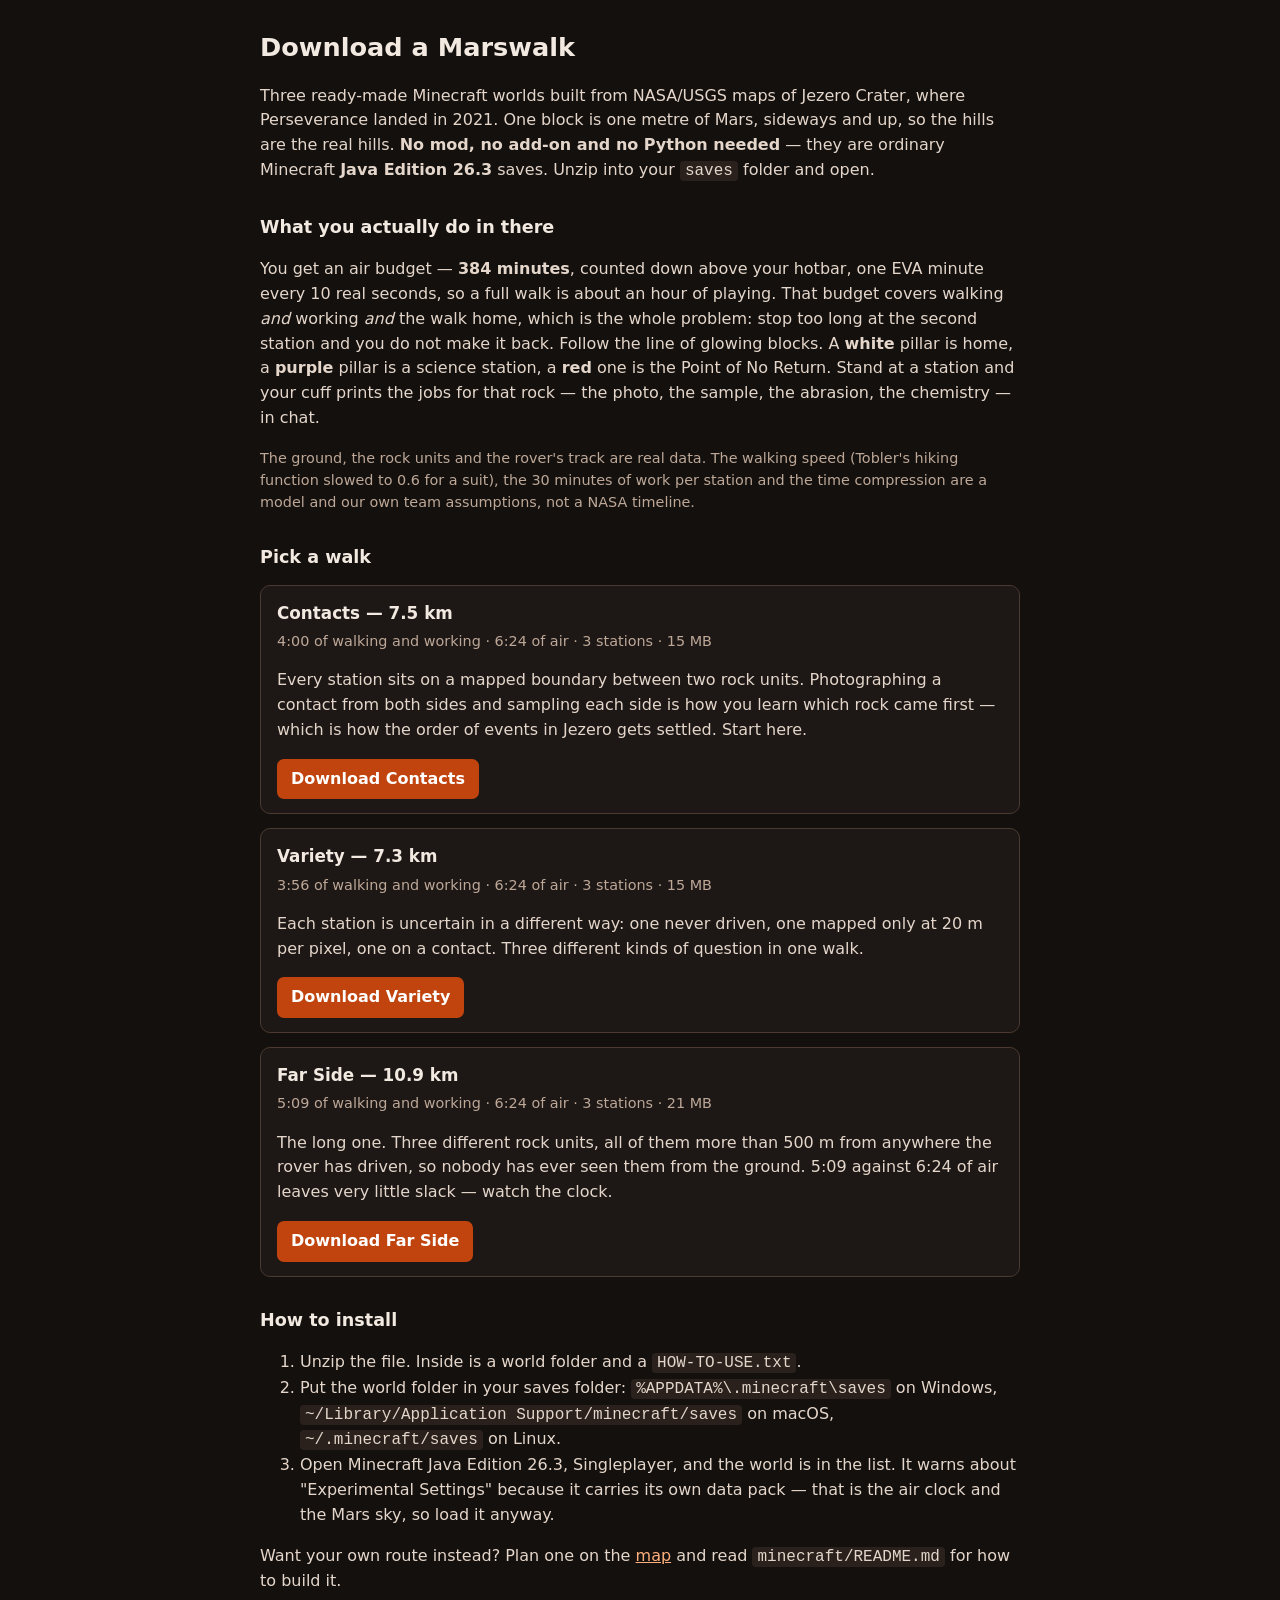
==== web/downloads.html @ 82d296b2 "Add three ready-made Marswalk worlds and a mission layer The downloaded world had nothing to ration " ====
<!doctype html>
<html lang="en">
<head>
  <meta charset="utf-8">
  <meta name="viewport" content="width=device-width, initial-scale=1">
  <title>MarsCuff · Download a Marswalk</title>
  <!-- Own small stylesheet on purpose: this page must keep working on its own. -->
  <style>
    body { margin: 0; background: #14100e; color: #f2e9e1;
           font: 16px/1.55 system-ui, "Segoe UI", sans-serif; }
    main { max-width: 760px; margin: 0 auto; padding: 28px 18px 60px; }
    h1 { font-size: 1.6rem; margin: 0 0 6px; }
    h2 { font-size: 1.1rem; margin: 30px 0 8px; }
    p, li { color: #e4d6ca; }
    a { color: #ffb07c; }
    .world { border: 1px solid #4a3a30; border-radius: 10px; padding: 14px 16px; margin: 14px 0;
             background: #1d1715; }
    .world h3 { margin: 0 0 4px; font-size: 1.05rem; }
    .facts { color: #bda898; font-size: .9rem; margin: 2px 0 10px; }
    .get { display: inline-block; background: #c1440e; color: #fff; text-decoration: none;
           padding: 8px 14px; border-radius: 7px; font-weight: 600; }
    .note { color: #bda898; font-size: .9rem; }
    code { background: #2a211d; padding: 1px 5px; border-radius: 4px; }
  </style>
</head>
<body>
<main>
  <h1>Download a Marswalk</h1>
  <p>Three ready-made Minecraft worlds built from NASA/USGS maps of Jezero Crater, where
     Perseverance landed in 2021. One block is one metre of Mars, sideways and up, so the hills
     are the real hills. <b>No mod, no add-on and no Python needed</b> — they are ordinary
     Minecraft <b>Java Edition 26.3</b> saves. Unzip into your <code>saves</code> folder and open.</p>

  <h2>What you actually do in there</h2>
  <p>You get an air budget — <b>384 minutes</b>, counted down above your hotbar, one EVA minute
     every 10 real seconds, so a full walk is about an hour of playing. That budget covers
     walking <i>and</i> working <i>and</i> the walk home, which is the whole problem: stop too
     long at the second station and you do not make it back. Follow the line of glowing blocks.
     A <b>white</b> pillar is home, a <b>purple</b> pillar is a science station, a <b>red</b>
     one is the Point of No Return. Stand at a station and your cuff prints the jobs for that
     rock — the photo, the sample, the abrasion, the chemistry — in chat.</p>
  <p class="note">The ground, the rock units and the rover's track are real data. The walking
     speed (Tobler's hiking function slowed to 0.6 for a suit), the 30 minutes of work per
     station and the time compression are a model and our own team assumptions, not a NASA
     timeline.</p>

  <h2>Pick a walk</h2>

  <div class="world">
    <h3>Contacts — 7.5 km</h3>
    <p class="facts">4:00 of walking and working · 6:24 of air · 3 stations · 15 MB</p>
    <p>Every station sits on a mapped boundary between two rock units. Photographing a contact
       from both sides and sampling each side is how you learn which rock came first — which is
       how the order of events in Jezero gets settled. Start here.</p>
    <a class="get" href="downloads/MarsCuff-contacts.zip">Download Contacts</a>
  </div>

  <div class="world">
    <h3>Variety — 7.3 km</h3>
    <p class="facts">3:56 of walking and working · 6:24 of air · 3 stations · 15 MB</p>
    <p>Each station is uncertain in a different way: one never driven, one mapped only at 20 m
       per pixel, one on a contact. Three different kinds of question in one walk.</p>
    <a class="get" href="downloads/MarsCuff-variety.zip">Download Variety</a>
  </div>

  <div class="world">
    <h3>Far Side — 10.9 km</h3>
    <p class="facts">5:09 of walking and working · 6:24 of air · 3 stations · 21 MB</p>
    <p>The long one. Three different rock units, all of them more than 500 m from anywhere the
       rover has driven, so nobody has ever seen them from the ground. 5:09 against 6:24 of air
       leaves very little slack — watch the clock.</p>
    <a class="get" href="downloads/MarsCuff-far.zip">Download Far Side</a>
  </div>

  <h2>How to install</h2>
  <ol>
    <li>Unzip the file. Inside is a world folder and a <code>HOW-TO-USE.txt</code>.</li>
    <li>Put the world folder in your saves folder:
        <code>%APPDATA%\.minecraft\saves</code> on Windows,
        <code>~/Library/Application Support/minecraft/saves</code> on macOS,
        <code>~/.minecraft/saves</code> on Linux.</li>
    <li>Open Minecraft Java Edition 26.3, Singleplayer, and the world is in the list. It warns
        about "Experimental Settings" because it carries its own data pack — that is the air
        clock and the Mars sky, so load it anyway.</li>
  </ol>
  <p>Want your own route instead? Plan one on the <a href="index.html">map</a> and read
     <code>minecraft/README.md</code> for how to build it.</p>
</main>
</body>
</html>
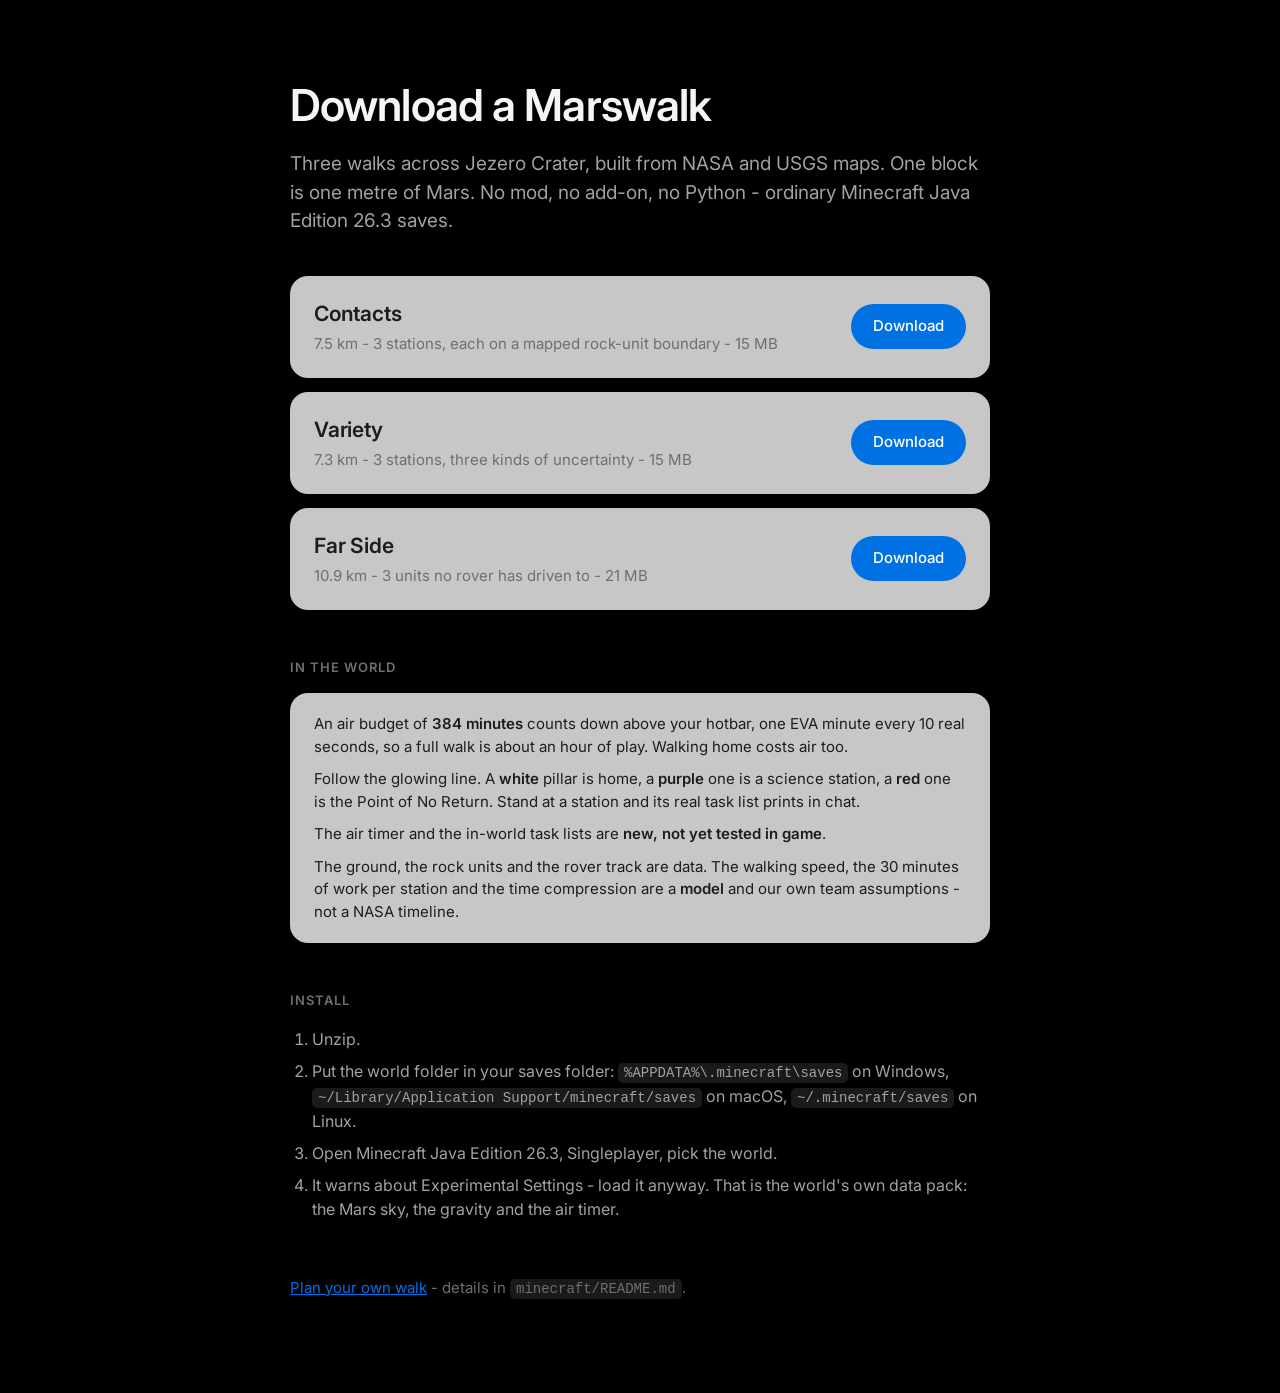
==== commit 184818b4: "Restyle the downloads page to match the main site Inter, black page, frosted white cards, blue pill " ====
--- a/web/downloads.html
+++ b/web/downloads.html
@@ -1,90 +1,145 @@
 <!doctype html>
 <html lang="en">
 <head>
-  <meta charset="utf-8">
-  <meta name="viewport" content="width=device-width, initial-scale=1">
-  <title>MarsCuff · Download a Marswalk</title>
-  <!-- Own small stylesheet on purpose: this page must keep working on its own. -->
-  <style>
-    body { margin: 0; background: #14100e; color: #f2e9e1;
-           font: 16px/1.55 system-ui, "Segoe UI", sans-serif; }
-    main { max-width: 760px; margin: 0 auto; padding: 28px 18px 60px; }
-    h1 { font-size: 1.6rem; margin: 0 0 6px; }
-    h2 { font-size: 1.1rem; margin: 30px 0 8px; }
-    p, li { color: #e4d6ca; }
-    a { color: #ffb07c; }
-    .world { border: 1px solid #4a3a30; border-radius: 10px; padding: 14px 16px; margin: 14px 0;
-             background: #1d1715; }
-    .world h3 { margin: 0 0 4px; font-size: 1.05rem; }
-    .facts { color: #bda898; font-size: .9rem; margin: 2px 0 10px; }
-    .get { display: inline-block; background: #c1440e; color: #fff; text-decoration: none;
-           padding: 8px 14px; border-radius: 7px; font-weight: 600; }
-    .note { color: #bda898; font-size: .9rem; }
-    code { background: #2a211d; padding: 1px 5px; border-radius: 4px; }
-  </style>
+<meta charset="utf-8">
+<meta name="viewport" content="width=device-width, initial-scale=1">
+<title>Download a Marswalk - MarsCuff</title>
+<link rel="preconnect" href="https://fonts.googleapis.com">
+<link rel="preconnect" href="https://fonts.gstatic.com" crossorigin>
+<link href="https://fonts.googleapis.com/css2?family=Inter:wght@400;500;600&display=swap" rel="stylesheet">
+<!-- This page carries its own small stylesheet on purpose, so a restyle of the
+     main site cannot break the download links. -->
+<style>
+  :root {
+    --card: rgba(255, 255, 255, .78);
+    --ink: #1d1d1f;
+    --grey: #6e6e73;
+    --blue: #0071e3;
+  }
+  * { box-sizing: border-box; }
+  body {
+    margin: 0;
+    background: #000;
+    color: #f5f5f7;
+    font: 400 17px/1.5 Inter, -apple-system, system-ui, sans-serif;
+    -webkit-font-smoothing: antialiased;
+  }
+  main { max-width: 740px; margin: 0 auto; padding: 72px 20px 96px; }
+  h1 { font-size: 44px; font-weight: 600; letter-spacing: -.02em; margin: 0 0 12px; }
+  .lede { font-size: 19px; color: #a1a1a6; margin: 0 0 40px; }
+  h2 { font-size: 13px; font-weight: 600; letter-spacing: .08em; text-transform: uppercase;
+       color: var(--grey); margin: 48px 0 16px; }
+
+  /* Frosted card: the main-site look. */
+  .card {
+    background: var(--card);
+    -webkit-backdrop-filter: blur(20px);
+    backdrop-filter: blur(20px);
+    border-radius: 18px;
+    color: var(--ink);
+    padding: 22px 24px;
+    margin-bottom: 14px;
+    display: flex;
+    flex-wrap: wrap;
+    gap: 14px;
+    align-items: center;
+    justify-content: space-between;
+  }
+  .card h3 { font-size: 21px; font-weight: 600; margin: 0 0 4px; letter-spacing: -.01em; }
+  .card p { margin: 0; color: var(--grey); font-size: 15px; }
+  .pill {
+    display: inline-block;
+    background: var(--blue);
+    color: #fff;
+    text-decoration: none;
+    font-size: 15px;
+    font-weight: 500;
+    padding: 11px 22px;
+    border-radius: 980px;
+  }
+  .pill:hover { background: #0077ed; }
+
+  .note { background: var(--card); color: var(--ink); border-radius: 18px;
+          padding: 20px 24px; font-size: 15px; }
+  .note b { font-weight: 600; }
+  .note p { margin: 0 0 10px; }
+  .note p:last-child { margin: 0; }
+  ol { color: #a1a1a6; padding-left: 22px; font-size: 16px; }
+  li { margin-bottom: 8px; }
+  code { font-size: 14px; background: rgba(255, 255, 255, .1); padding: 2px 6px;
+         border-radius: 5px; }
+  footer { margin-top: 56px; color: var(--grey); font-size: 15px; }
+  a { color: var(--blue); }
+  @media (max-width: 520px) {
+    h1 { font-size: 34px; }
+    main { padding-top: 48px; }
+  }
+</style>
 </head>
 <body>
 <main>
+
   <h1>Download a Marswalk</h1>
-  <p>Three ready-made Minecraft worlds built from NASA/USGS maps of Jezero Crater, where
-     Perseverance landed in 2021. One block is one metre of Mars, sideways and up, so the hills
-     are the real hills. <b>No mod, no add-on and no Python needed</b> — they are ordinary
-     Minecraft <b>Java Edition 26.3</b> saves. Unzip into your <code>saves</code> folder and open.</p>
+  <p class="lede">Three walks across Jezero Crater, built from NASA and USGS maps.
+    One block is one metre of Mars. No mod, no add-on, no Python - ordinary
+    Minecraft Java Edition 26.3 saves.</p>
 
-  <h2>What you actually do in there</h2>
-  <p>You get an air budget — <b>384 minutes</b>, counted down above your hotbar, one EVA minute
-     every 10 real seconds, so a full walk is about an hour of playing. That budget covers
-     walking <i>and</i> working <i>and</i> the walk home, which is the whole problem: stop too
-     long at the second station and you do not make it back. Follow the line of glowing blocks.
-     A <b>white</b> pillar is home, a <b>purple</b> pillar is a science station, a <b>red</b>
-     one is the Point of No Return. Stand at a station and your cuff prints the jobs for that
-     rock — the photo, the sample, the abrasion, the chemistry — in chat.</p>
-  <p class="note">The ground, the rock units and the rover's track are real data. The walking
-     speed (Tobler's hiking function slowed to 0.6 for a suit), the 30 minutes of work per
-     station and the time compression are a model and our own team assumptions, not a NASA
-     timeline.</p>
-
-  <h2>Pick a walk</h2>
-
-  <div class="world">
-    <h3>Contacts — 7.5 km</h3>
-    <p class="facts">4:00 of walking and working · 6:24 of air · 3 stations · 15 MB</p>
-    <p>Every station sits on a mapped boundary between two rock units. Photographing a contact
-       from both sides and sampling each side is how you learn which rock came first — which is
-       how the order of events in Jezero gets settled. Start here.</p>
-    <a class="get" href="downloads/MarsCuff-contacts.zip">Download Contacts</a>
+  <div class="card">
+    <div>
+      <h3>Contacts</h3>
+      <p>7.5 km - 3 stations, each on a mapped rock-unit boundary - 15 MB</p>
+    </div>
+    <a class="pill" href="downloads/MarsCuff-contacts.zip">Download</a>
   </div>
 
-  <div class="world">
-    <h3>Variety — 7.3 km</h3>
-    <p class="facts">3:56 of walking and working · 6:24 of air · 3 stations · 15 MB</p>
-    <p>Each station is uncertain in a different way: one never driven, one mapped only at 20 m
-       per pixel, one on a contact. Three different kinds of question in one walk.</p>
-    <a class="get" href="downloads/MarsCuff-variety.zip">Download Variety</a>
+  <div class="card">
+    <div>
+      <h3>Variety</h3>
+      <p>7.3 km - 3 stations, three kinds of uncertainty - 15 MB</p>
+    </div>
+    <a class="pill" href="downloads/MarsCuff-variety.zip">Download</a>
   </div>
 
-  <div class="world">
-    <h3>Far Side — 10.9 km</h3>
-    <p class="facts">5:09 of walking and working · 6:24 of air · 3 stations · 21 MB</p>
-    <p>The long one. Three different rock units, all of them more than 500 m from anywhere the
-       rover has driven, so nobody has ever seen them from the ground. 5:09 against 6:24 of air
-       leaves very little slack — watch the clock.</p>
-    <a class="get" href="downloads/MarsCuff-far.zip">Download Far Side</a>
+  <div class="card">
+    <div>
+      <h3>Far Side</h3>
+      <p>10.9 km - 3 units no rover has driven to - 21 MB</p>
+    </div>
+    <a class="pill" href="downloads/MarsCuff-far.zip">Download</a>
   </div>
 
-  <h2>How to install</h2>
+  <h2>In the world</h2>
+  <div class="note">
+    <p>An air budget of <b>384 minutes</b> counts down above your hotbar, one EVA
+      minute every 10 real seconds, so a full walk is about an hour of play. Walking
+      home costs air too.</p>
+    <p>Follow the glowing line. A <b>white</b> pillar is home, a <b>purple</b> one is a
+      science station, a <b>red</b> one is the Point of No Return. Stand at a station
+      and its real task list prints in chat.</p>
+    <p>The air timer and the in-world task lists are <b>new, not yet tested in
+      game</b>.</p>
+    <p>The ground, the rock units and the rover track are data. The walking speed,
+      the 30 minutes of work per station and the time compression are a
+      <b>model</b> and our own team assumptions - not a NASA timeline.</p>
+  </div>
+
+  <h2>Install</h2>
   <ol>
-    <li>Unzip the file. Inside is a world folder and a <code>HOW-TO-USE.txt</code>.</li>
+    <li>Unzip.</li>
     <li>Put the world folder in your saves folder:
-        <code>%APPDATA%\.minecraft\saves</code> on Windows,
-        <code>~/Library/Application Support/minecraft/saves</code> on macOS,
-        <code>~/.minecraft/saves</code> on Linux.</li>
-    <li>Open Minecraft Java Edition 26.3, Singleplayer, and the world is in the list. It warns
-        about "Experimental Settings" because it carries its own data pack — that is the air
-        clock and the Mars sky, so load it anyway.</li>
+      <code>%APPDATA%\.minecraft\saves</code> on Windows,
+      <code>~/Library/Application Support/minecraft/saves</code> on macOS,
+      <code>~/.minecraft/saves</code> on Linux.</li>
+    <li>Open Minecraft Java Edition 26.3, Singleplayer, pick the world.</li>
+    <li>It warns about Experimental Settings - load it anyway. That is the world's
+      own data pack: the Mars sky, the gravity and the air timer.</li>
   </ol>
-  <p>Want your own route instead? Plan one on the <a href="index.html">map</a> and read
-     <code>minecraft/README.md</code> for how to build it.</p>
+
+  <footer>
+    <a href="index.html">Plan your own walk</a> - details in
+    <code>minecraft/README.md</code>.
+  </footer>
+
 </main>
 </body>
 </html>
